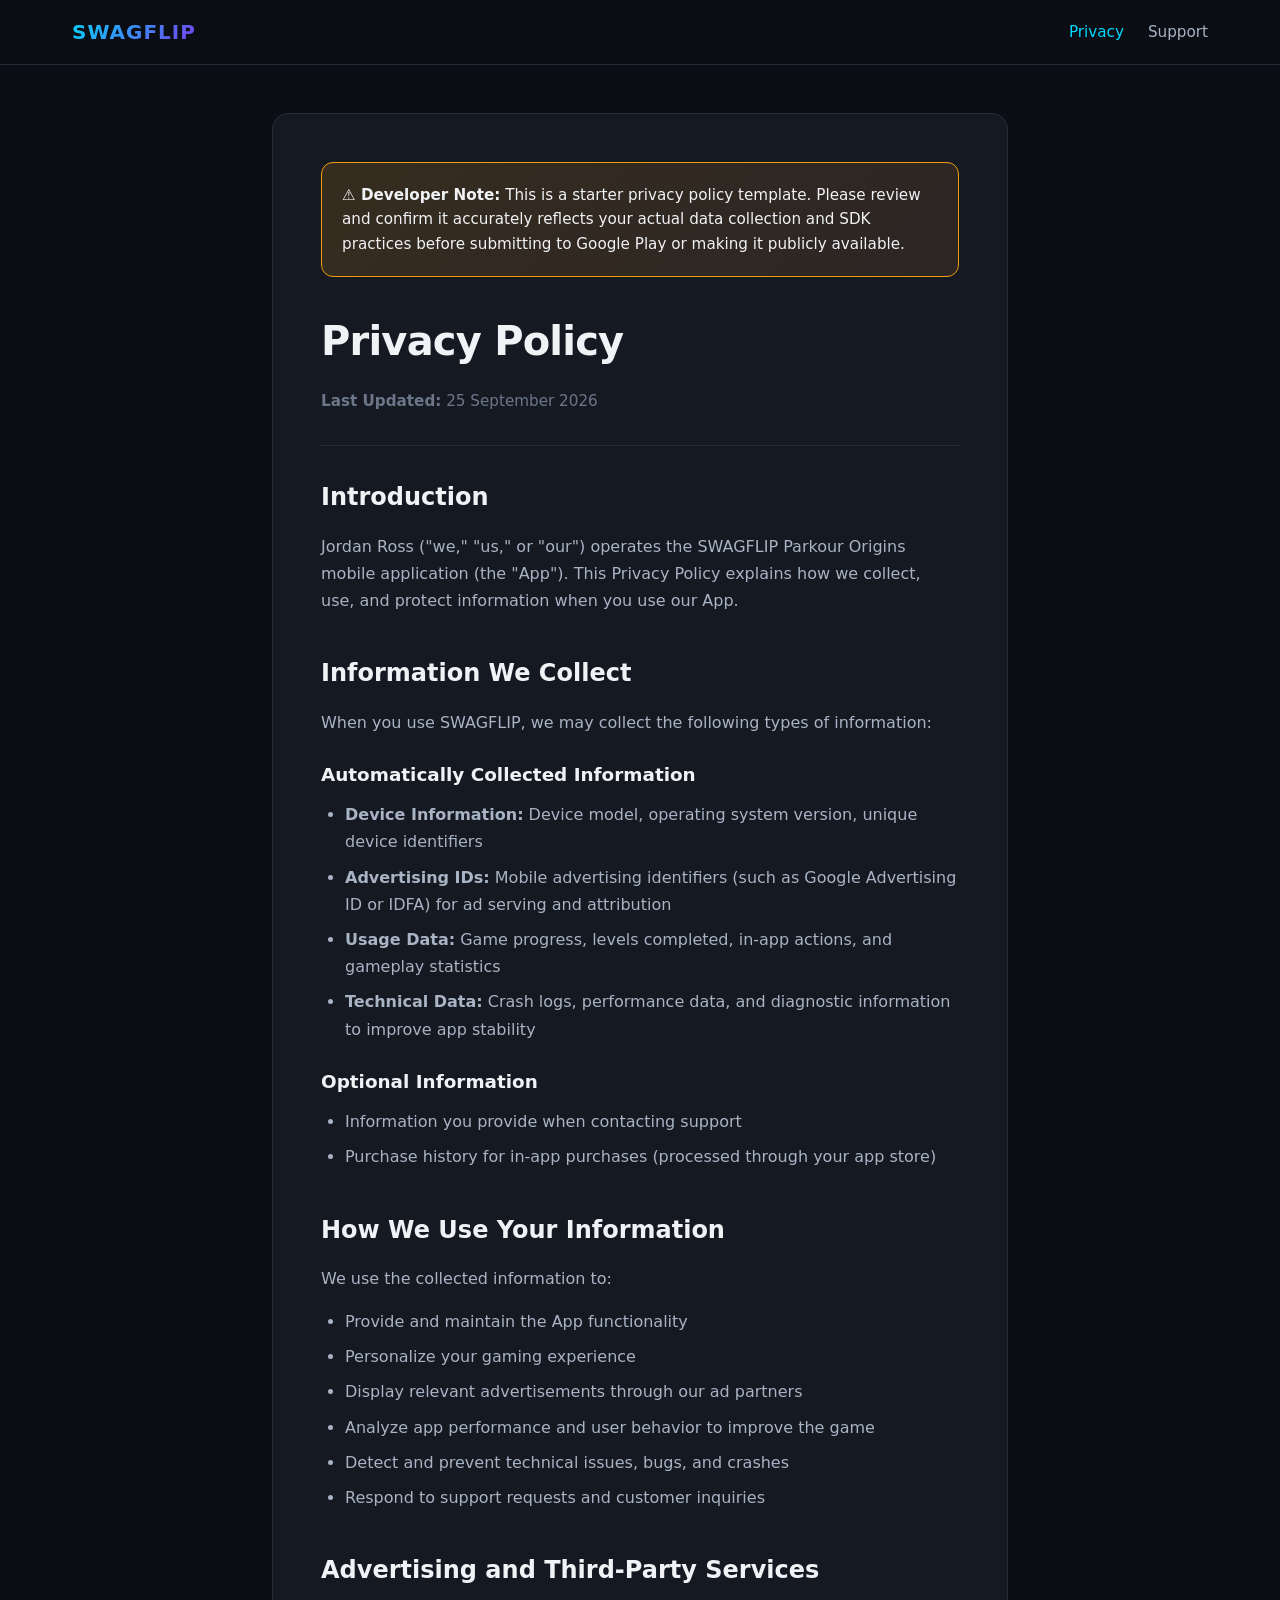
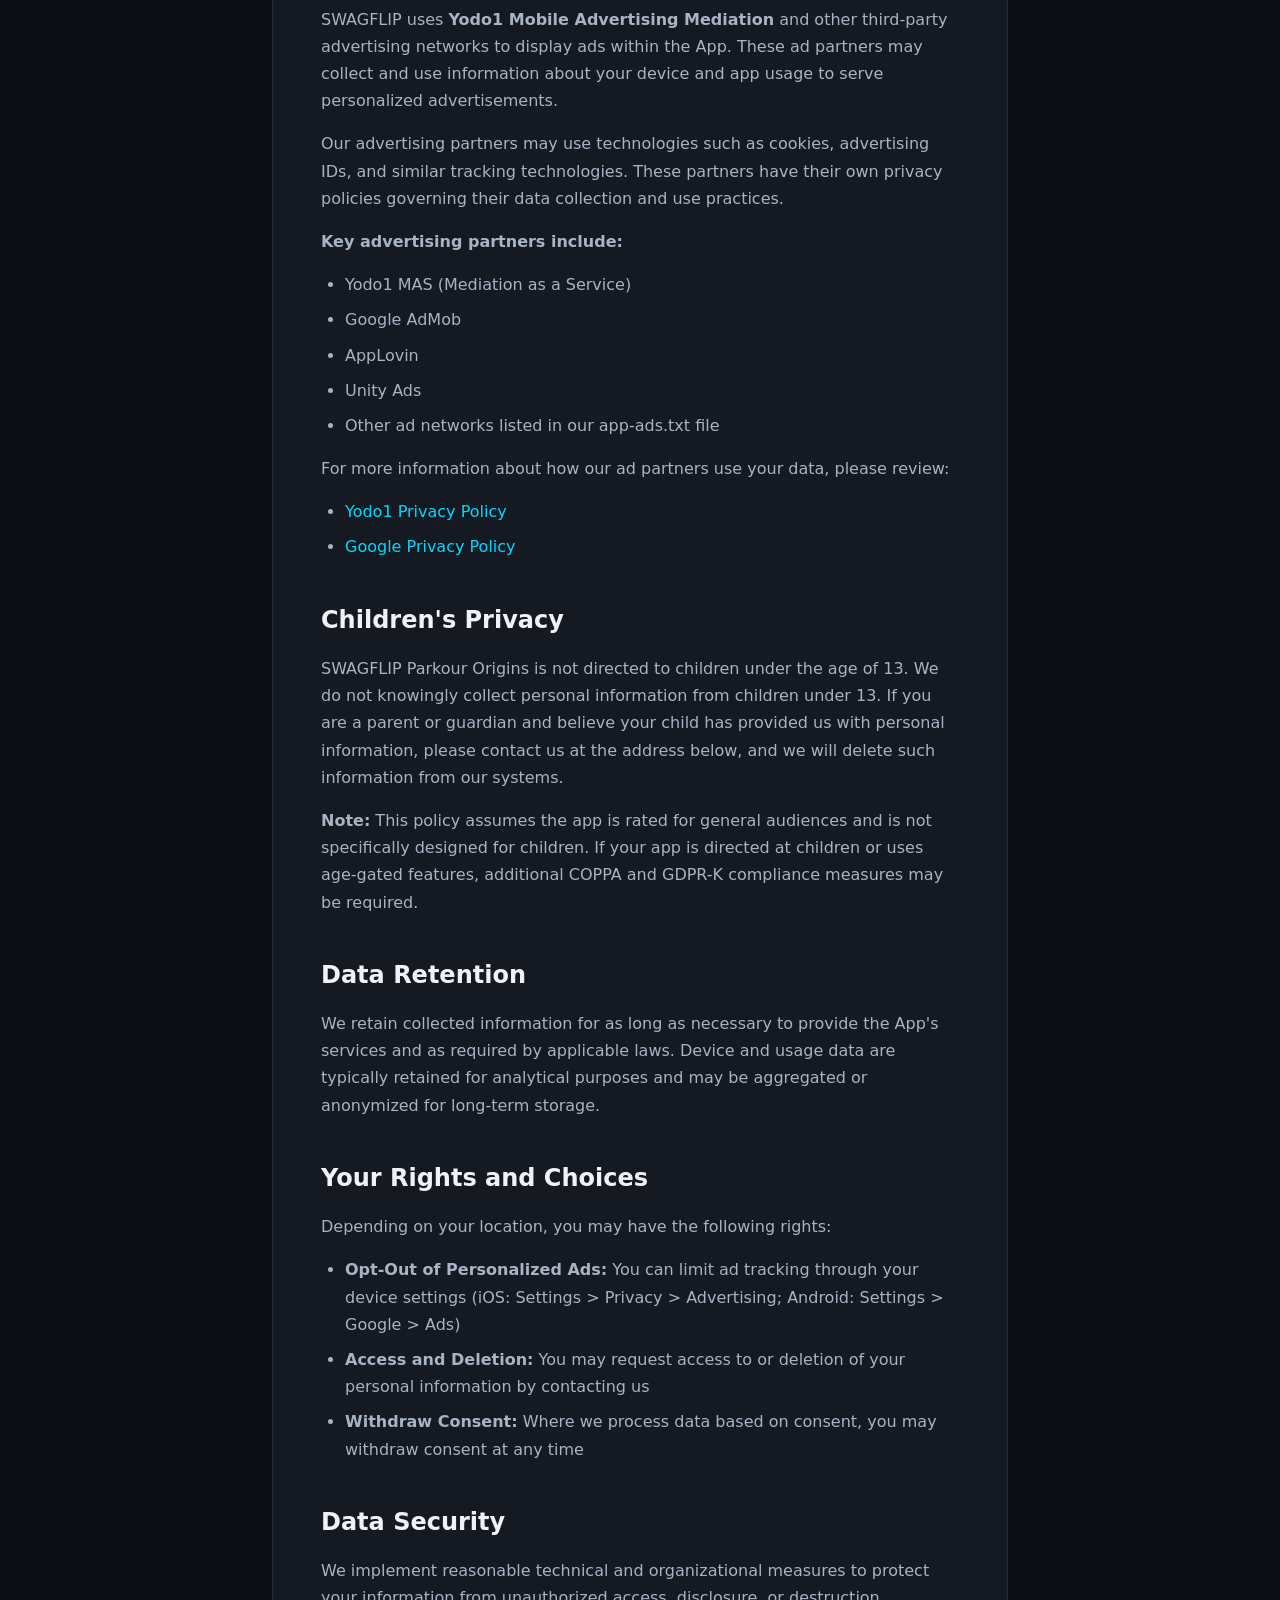
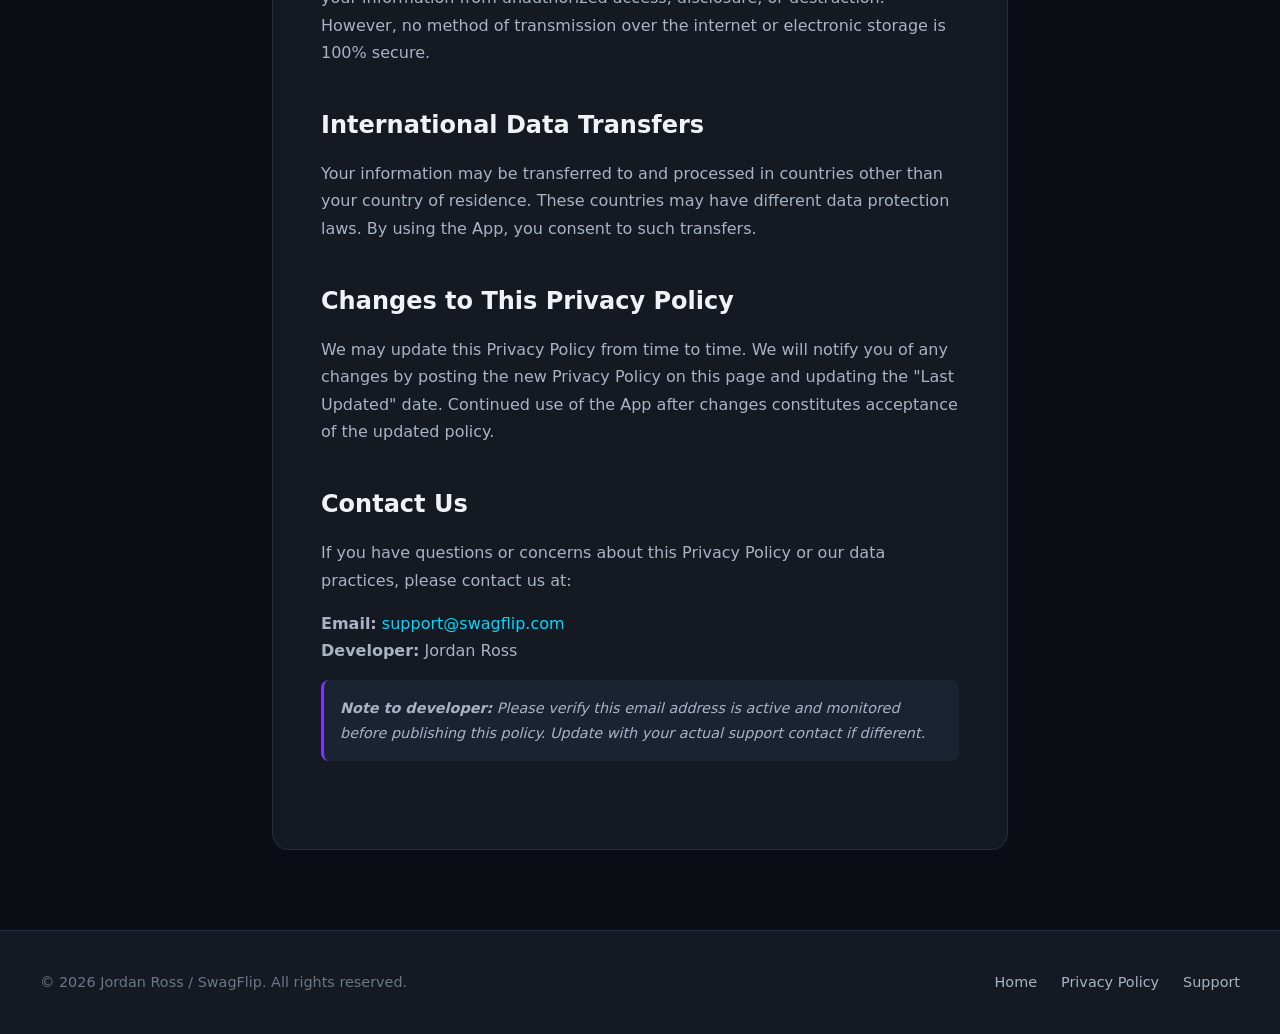
==== privacy.html @ cc237cd6 "Build Google Play developer website pages - Update index.html with modern landing page for SWAGFLIP " ====
<!DOCTYPE html>
<html lang="en-CA">
<head>
  <meta charset="utf-8" />
  <meta name="viewport" content="width=device-width, initial-scale=1" />
  <title>Privacy Policy — SWAGFLIP Parkour Origins</title>
  <meta name="description" content="Privacy policy for SWAGFLIP Parkour Origins mobile game." />
  <link rel="stylesheet" href="/styles.css" />
</head>
<body>
  <nav class="nav">
    <div class="nav-content">
      <a href="/" class="nav-logo">SWAGFLIP</a>
      <div class="nav-links">
        <a href="/privacy" aria-current="page">Privacy</a>
        <a href="/support">Support</a>
      </div>
    </div>
  </nav>

  <main class="policy-page">
    <div class="policy-content">
      <div class="policy-notice">
        <strong>⚠️ Developer Note:</strong> This is a starter privacy policy template. Please review and confirm it accurately reflects your actual data collection and SDK practices before submitting to Google Play or making it publicly available.
      </div>

      <h1>Privacy Policy</h1>
      <p class="policy-meta"><strong>Last Updated:</strong> 25 September 2026</p>

      <section class="policy-section">
        <h2>Introduction</h2>
        <p>
          Jordan Ross ("we," "us," or "our") operates the SWAGFLIP Parkour Origins mobile application (the "App"). This Privacy Policy explains how we collect, use, and protect information when you use our App.
        </p>
      </section>

      <section class="policy-section">
        <h2>Information We Collect</h2>
        <p>When you use SWAGFLIP, we may collect the following types of information:</p>
        
        <h3>Automatically Collected Information</h3>
        <ul>
          <li><strong>Device Information:</strong> Device model, operating system version, unique device identifiers</li>
          <li><strong>Advertising IDs:</strong> Mobile advertising identifiers (such as Google Advertising ID or IDFA) for ad serving and attribution</li>
          <li><strong>Usage Data:</strong> Game progress, levels completed, in-app actions, and gameplay statistics</li>
          <li><strong>Technical Data:</strong> Crash logs, performance data, and diagnostic information to improve app stability</li>
        </ul>

        <h3>Optional Information</h3>
        <ul>
          <li>Information you provide when contacting support</li>
          <li>Purchase history for in-app purchases (processed through your app store)</li>
        </ul>
      </section>

      <section class="policy-section">
        <h2>How We Use Your Information</h2>
        <p>We use the collected information to:</p>
        <ul>
          <li>Provide and maintain the App functionality</li>
          <li>Personalize your gaming experience</li>
          <li>Display relevant advertisements through our ad partners</li>
          <li>Analyze app performance and user behavior to improve the game</li>
          <li>Detect and prevent technical issues, bugs, and crashes</li>
          <li>Respond to support requests and customer inquiries</li>
        </ul>
      </section>

      <section class="policy-section">
        <h2>Advertising and Third-Party Services</h2>
        <p>
          SWAGFLIP uses <strong>Yodo1 Mobile Advertising Mediation</strong> and other third-party advertising networks to display ads within the App. These ad partners may collect and use information about your device and app usage to serve personalized advertisements.
        </p>
        <p>
          Our advertising partners may use technologies such as cookies, advertising IDs, and similar tracking technologies. These partners have their own privacy policies governing their data collection and use practices.
        </p>
        <p><strong>Key advertising partners include:</strong></p>
        <ul>
          <li>Yodo1 MAS (Mediation as a Service)</li>
          <li>Google AdMob</li>
          <li>AppLovin</li>
          <li>Unity Ads</li>
          <li>Other ad networks listed in our app-ads.txt file</li>
        </ul>
        <p>
          For more information about how our ad partners use your data, please review:
        </p>
        <ul>
          <li><a href="https://www.yodo1.com/privacy/" target="_blank" rel="noopener">Yodo1 Privacy Policy</a></li>
          <li><a href="https://policies.google.com/privacy" target="_blank" rel="noopener">Google Privacy Policy</a></li>
        </ul>
      </section>

      <section class="policy-section">
        <h2>Children's Privacy</h2>
        <p>
          SWAGFLIP Parkour Origins is not directed to children under the age of 13. We do not knowingly collect personal information from children under 13. If you are a parent or guardian and believe your child has provided us with personal information, please contact us at the address below, and we will delete such information from our systems.
        </p>
        <p>
          <strong>Note:</strong> This policy assumes the app is rated for general audiences and is not specifically designed for children. If your app is directed at children or uses age-gated features, additional COPPA and GDPR-K compliance measures may be required.
        </p>
      </section>

      <section class="policy-section">
        <h2>Data Retention</h2>
        <p>
          We retain collected information for as long as necessary to provide the App's services and as required by applicable laws. Device and usage data are typically retained for analytical purposes and may be aggregated or anonymized for long-term storage.
        </p>
      </section>

      <section class="policy-section">
        <h2>Your Rights and Choices</h2>
        <p>Depending on your location, you may have the following rights:</p>
        <ul>
          <li><strong>Opt-Out of Personalized Ads:</strong> You can limit ad tracking through your device settings (iOS: Settings > Privacy > Advertising; Android: Settings > Google > Ads)</li>
          <li><strong>Access and Deletion:</strong> You may request access to or deletion of your personal information by contacting us</li>
          <li><strong>Withdraw Consent:</strong> Where we process data based on consent, you may withdraw consent at any time</li>
        </ul>
      </section>

      <section class="policy-section">
        <h2>Data Security</h2>
        <p>
          We implement reasonable technical and organizational measures to protect your information from unauthorized access, disclosure, or destruction. However, no method of transmission over the internet or electronic storage is 100% secure.
        </p>
      </section>

      <section class="policy-section">
        <h2>International Data Transfers</h2>
        <p>
          Your information may be transferred to and processed in countries other than your country of residence. These countries may have different data protection laws. By using the App, you consent to such transfers.
        </p>
      </section>

      <section class="policy-section">
        <h2>Changes to This Privacy Policy</h2>
        <p>
          We may update this Privacy Policy from time to time. We will notify you of any changes by posting the new Privacy Policy on this page and updating the "Last Updated" date. Continued use of the App after changes constitutes acceptance of the updated policy.
        </p>
      </section>

      <section class="policy-section">
        <h2>Contact Us</h2>
        <p>
          If you have questions or concerns about this Privacy Policy or our data practices, please contact us at:
        </p>
        <p>
          <strong>Email:</strong> <a href="mailto:support@swagflip.com">support@swagflip.com</a><br>
          <strong>Developer:</strong> Jordan Ross
        </p>
        <p class="contact-note">
          <em><strong>Note to developer:</strong> Please verify this email address is active and monitored before publishing this policy. Update with your actual support contact if different.</em>
        </p>
      </section>
    </div>
  </main>

  <footer class="footer">
    <div class="footer-content">
      <p>&copy; 2026 Jordan Ross / SwagFlip. All rights reserved.</p>
      <div class="footer-links">
        <a href="/">Home</a>
        <a href="/privacy">Privacy Policy</a>
        <a href="/support">Support</a>
      </div>
    </div>
  </footer>
</body>
</html>
---- styles.css ----
:root {
  color-scheme: dark;
  font-family: Inter, ui-sans-serif, system-ui, -apple-system, BlinkMacSystemFont, "Segoe UI", sans-serif;
  --bg-primary: #0a0e14;
  --bg-secondary: #141922;
  --bg-accent: #1a2332;
  --text-primary: #f0f2f5;
  --text-secondary: #a8b3c4;
  --text-muted: #6b7789;
  --accent-primary: #00d9ff;
  --accent-secondary: #7c3aed;
  --accent-hot: #ff3366;
  --border-color: #252d3d;
  --success: #10b981;
  --warning: #f59e0b;
}

* {
  box-sizing: border-box;
  margin: 0;
  padding: 0;
}

html {
  scroll-behavior: smooth;
}

body {
  min-height: 100vh;
  margin: 0;
  color: var(--text-primary);
  background: var(--bg-primary);
  line-height: 1.6;
  -webkit-font-smoothing: antialiased;
  -moz-osx-font-smoothing: grayscale;
}

/* Navigation */
.nav {
  position: sticky;
  top: 0;
  z-index: 100;
  background: rgba(10, 14, 20, 0.9);
  backdrop-filter: blur(12px);
  border-bottom: 1px solid var(--border-color);
}

.nav-content {
  max-width: 1200px;
  margin: 0 auto;
  padding: 1rem 2rem;
  display: flex;
  justify-content: space-between;
  align-items: center;
}

.nav-logo {
  font-size: 1.25rem;
  font-weight: 900;
  letter-spacing: 0.05em;
  text-decoration: none;
  color: var(--accent-primary);
  text-transform: uppercase;
  background: linear-gradient(135deg, var(--accent-primary), var(--accent-secondary));
  -webkit-background-clip: text;
  -webkit-text-fill-color: transparent;
  background-clip: text;
}

.nav-links {
  display: flex;
  gap: 1.5rem;
}

.nav-links a {
  color: var(--text-secondary);
  text-decoration: none;
  font-weight: 500;
  transition: color 0.2s ease;
  font-size: 0.95rem;
}

.nav-links a:hover {
  color: var(--accent-primary);
}

.nav-links a[aria-current="page"] {
  color: var(--accent-primary);
}

/* Hero Section */
.hero {
  min-height: calc(100vh - 72px);
  display: flex;
  align-items: center;
  justify-content: center;
  padding: 3rem 2rem;
  background: linear-gradient(135deg, #0a0e14 0%, #1a1433 100%);
  position: relative;
  overflow: hidden;
}

.hero::before {
  content: '';
  position: absolute;
  top: -50%;
  right: -20%;
  width: 600px;
  height: 600px;
  background: radial-gradient(circle, rgba(0, 217, 255, 0.15) 0%, transparent 70%);
  pointer-events: none;
}

.hero-content {
  max-width: 700px;
  text-align: center;
  position: relative;
  z-index: 1;
}

.hero-title {
  font-size: clamp(2.5rem, 8vw, 5rem);
  font-weight: 900;
  line-height: 1;
  letter-spacing: -0.02em;
  margin-bottom: 0.5rem;
  background: linear-gradient(135deg, var(--accent-primary), #fff);
  -webkit-background-clip: text;
  -webkit-text-fill-color: transparent;
  background-clip: text;
}

.hero-subtitle {
  display: block;
  font-size: clamp(1.5rem, 4vw, 2.5rem);
  font-weight: 700;
  background: linear-gradient(135deg, var(--accent-hot), var(--accent-secondary));
  -webkit-background-clip: text;
  -webkit-text-fill-color: transparent;
  background-clip: text;
  margin-top: 0.25rem;
}

.hero-tagline {
  font-size: clamp(1.25rem, 3vw, 1.75rem);
  font-weight: 700;
  color: var(--text-primary);
  margin: 1.5rem 0;
  text-transform: uppercase;
  letter-spacing: 0.05em;
}

.hero-description {
  font-size: clamp(1rem, 2vw, 1.15rem);
  color: var(--text-secondary);
  line-height: 1.7;
  margin: 1.5rem auto 2.5rem;
  max-width: 600px;
}

.hero-description strong {
  color: var(--accent-primary);
  font-weight: 700;
}

/* Buttons */
.cta-buttons {
  display: flex;
  flex-wrap: wrap;
  gap: 1rem;
  justify-content: center;
  margin-top: 2rem;
}

.btn {
  display: inline-flex;
  align-items: center;
  gap: 0.5rem;
  padding: 1rem 2rem;
  font-size: 1rem;
  font-weight: 600;
  text-decoration: none;
  border-radius: 0.75rem;
  transition: all 0.2s ease;
  cursor: pointer;
  border: none;
}

.btn-primary {
  background: linear-gradient(135deg, var(--accent-primary), var(--accent-secondary));
  color: #fff;
  box-shadow: 0 4px 16px rgba(0, 217, 255, 0.3);
}

.btn-primary:hover {
  transform: translateY(-2px);
  box-shadow: 0 8px 24px rgba(0, 217, 255, 0.4);
}

.btn-secondary {
  background: var(--bg-accent);
  color: var(--text-primary);
  border: 1px solid var(--border-color);
}

.btn-secondary:hover {
  background: var(--bg-secondary);
  border-color: var(--accent-primary);
  transform: translateY(-2px);
}

.download-note {
  margin-top: 1.5rem;
  color: var(--text-muted);
  font-size: 0.875rem;
}

/* Features Section */
.features {
  padding: 5rem 2rem;
  background: var(--bg-primary);
}

.features-content {
  max-width: 1200px;
  margin: 0 auto;
}

.section-title {
  font-size: clamp(2rem, 5vw, 3rem);
  font-weight: 900;
  text-align: center;
  margin-bottom: 3rem;
  letter-spacing: -0.02em;
}

.features-grid {
  display: grid;
  grid-template-columns: repeat(auto-fit, minmax(250px, 1fr));
  gap: 2rem;
}

.feature {
  background: var(--bg-secondary);
  padding: 2rem;
  border-radius: 1rem;
  border: 1px solid var(--border-color);
  text-align: center;
  transition: all 0.3s ease;
}

.feature:hover {
  transform: translateY(-4px);
  border-color: var(--accent-primary);
  box-shadow: 0 8px 24px rgba(0, 217, 255, 0.15);
}

.feature-icon {
  font-size: 3rem;
  margin-bottom: 1rem;
}

.feature h3 {
  font-size: 1.25rem;
  font-weight: 700;
  margin-bottom: 0.75rem;
  color: var(--text-primary);
}

.feature p {
  color: var(--text-secondary);
  font-size: 0.95rem;
  line-height: 1.6;
}

/* Policy/Support Pages */
.policy-page {
  max-width: 800px;
  margin: 0 auto;
  padding: 3rem 2rem 5rem;
}

.policy-content {
  background: var(--bg-secondary);
  padding: 3rem;
  border-radius: 1rem;
  border: 1px solid var(--border-color);
}

.policy-content h1 {
  font-size: clamp(2rem, 5vw, 2.5rem);
  font-weight: 900;
  margin-bottom: 1rem;
  letter-spacing: -0.02em;
}

.policy-meta {
  color: var(--text-muted);
  font-size: 0.95rem;
  margin-bottom: 2rem;
  padding-bottom: 2rem;
  border-bottom: 1px solid var(--border-color);
}

.policy-notice {
  background: linear-gradient(135deg, rgba(245, 158, 11, 0.15), rgba(251, 146, 60, 0.1));
  border: 1px solid var(--warning);
  border-radius: 0.75rem;
  padding: 1.25rem;
  margin-bottom: 2rem;
  color: var(--text-primary);
  font-size: 0.95rem;
  line-height: 1.6;
}

.policy-section {
  margin-bottom: 2.5rem;
}

.policy-section h2 {
  font-size: 1.5rem;
  font-weight: 700;
  margin-bottom: 1rem;
  color: var(--text-primary);
}

.policy-section h3 {
  font-size: 1.15rem;
  font-weight: 600;
  margin: 1.5rem 0 0.75rem;
  color: var(--text-primary);
}

.policy-section p {
  color: var(--text-secondary);
  line-height: 1.7;
  margin-bottom: 1rem;
}

.policy-section ul {
  margin-left: 1.5rem;
  margin-bottom: 1rem;
}

.policy-section li {
  color: var(--text-secondary);
  line-height: 1.7;
  margin-bottom: 0.5rem;
}

.policy-section a {
  color: var(--accent-primary);
  text-decoration: none;
  border-bottom: 1px solid transparent;
  transition: border-color 0.2s ease;
}

.policy-section a:hover {
  border-bottom-color: var(--accent-primary);
}

.contact-info {
  background: var(--bg-accent);
  padding: 1.25rem;
  border-radius: 0.5rem;
  border-left: 3px solid var(--accent-primary);
  margin: 1rem 0;
}

.contact-note {
  background: var(--bg-accent);
  padding: 1rem;
  border-radius: 0.5rem;
  border-left: 3px solid var(--accent-secondary);
  margin-top: 1rem;
  font-size: 0.9rem;
}

.faq-item {
  margin-bottom: 2rem;
  padding-bottom: 2rem;
  border-bottom: 1px solid var(--border-color);
}

.faq-item:last-child {
  border-bottom: none;
  padding-bottom: 0;
}

.faq-item h3 {
  color: var(--accent-primary);
}

/* Footer */
.footer {
  background: var(--bg-secondary);
  border-top: 1px solid var(--border-color);
  padding: 2.5rem 2rem;
}

.footer-content {
  max-width: 1200px;
  margin: 0 auto;
  display: flex;
  justify-content: space-between;
  align-items: center;
  gap: 2rem;
  flex-wrap: wrap;
}

.footer p {
  color: var(--text-muted);
  font-size: 0.9rem;
}

.footer-links {
  display: flex;
  gap: 1.5rem;
}

.footer-links a {
  color: var(--text-secondary);
  text-decoration: none;
  font-size: 0.9rem;
  transition: color 0.2s ease;
}

.footer-links a:hover {
  color: var(--accent-primary);
}

/* Responsive Design */
@media (max-width: 768px) {
  .nav-content {
    padding: 1rem 1.5rem;
  }

  .nav-links {
    gap: 1rem;
  }

  .hero {
    min-height: auto;
    padding: 4rem 1.5rem;
  }

  .cta-buttons {
    flex-direction: column;
  }

  .btn {
    width: 100%;
    justify-content: center;
  }

  .features {
    padding: 3rem 1.5rem;
  }

  .features-grid {
    grid-template-columns: 1fr;
    gap: 1.5rem;
  }

  .policy-content {
    padding: 2rem 1.5rem;
  }

  .footer-content {
    flex-direction: column;
    text-align: center;
  }

  .footer-links {
    width: 100%;
    justify-content: center;
  }
}

@media (max-width: 480px) {
  .policy-content {
    padding: 1.5rem 1rem;
  }

  .policy-section ul {
    margin-left: 1rem;
  }
}
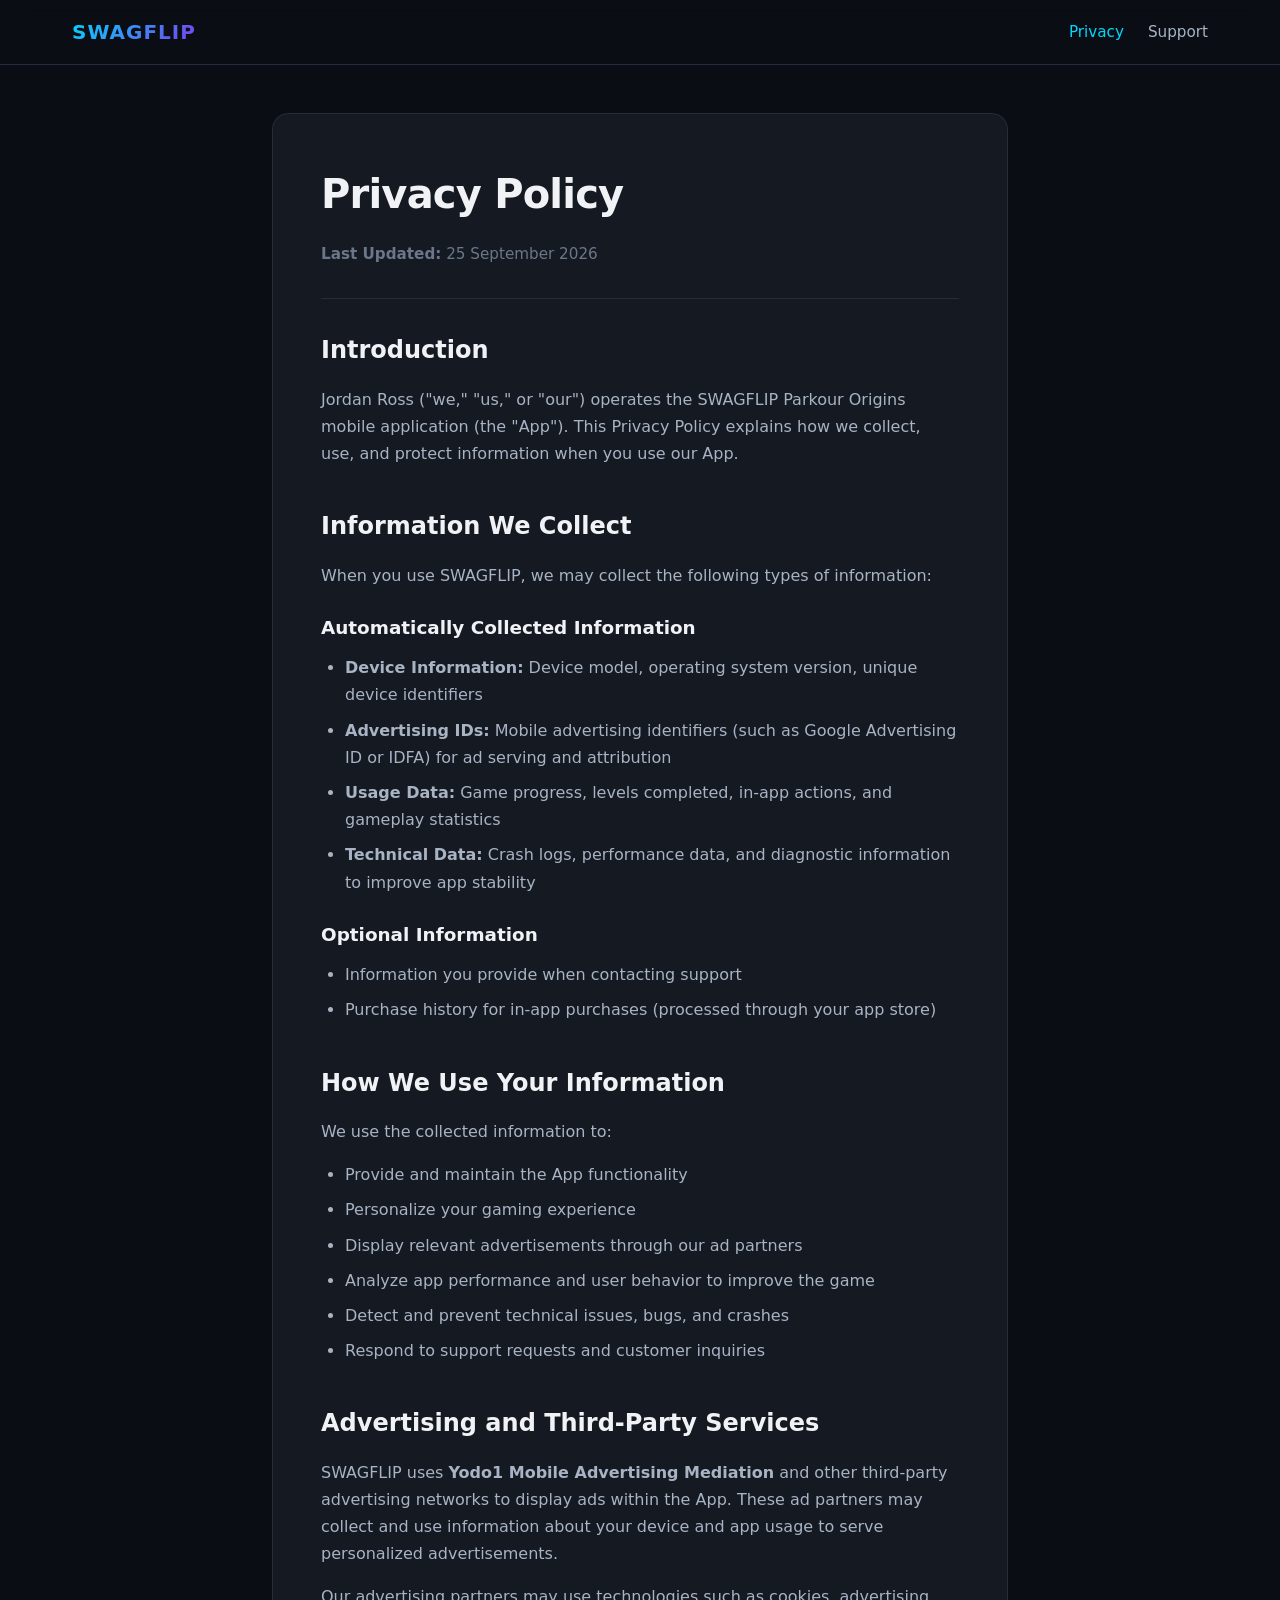
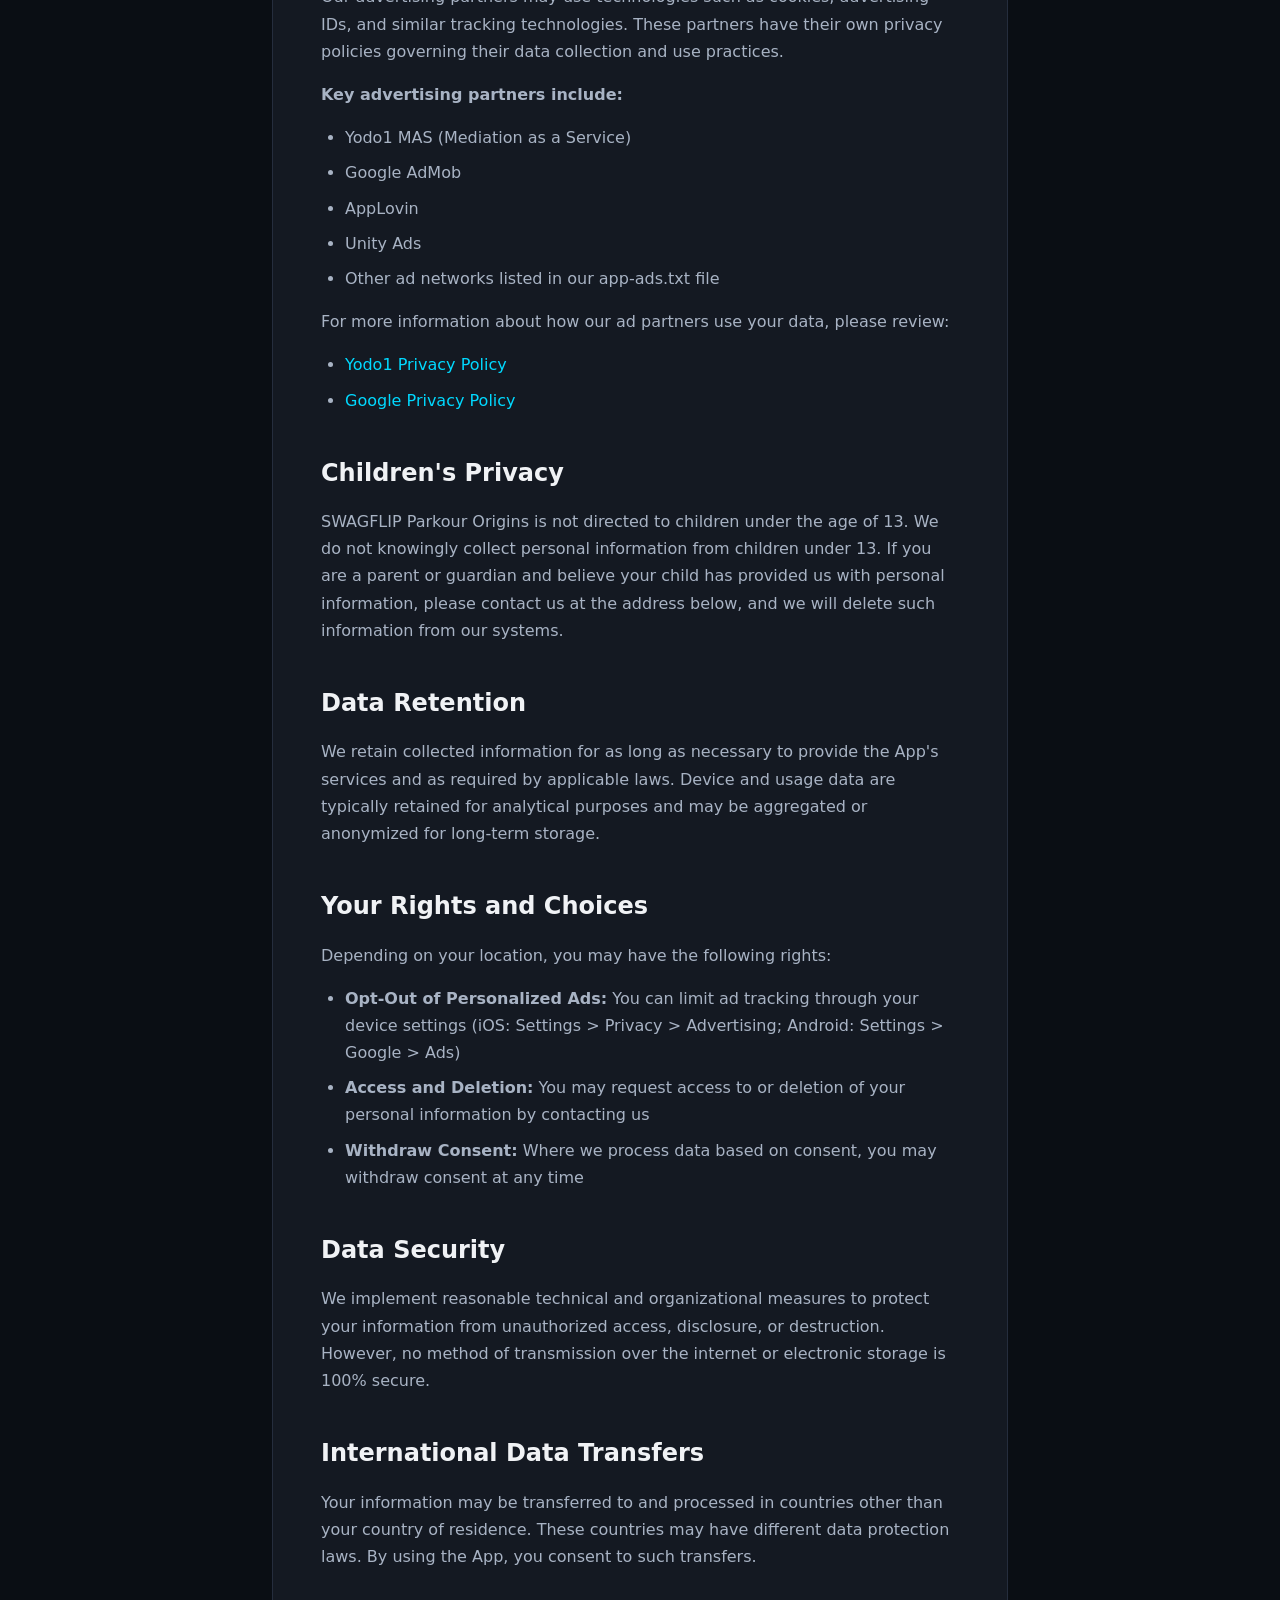
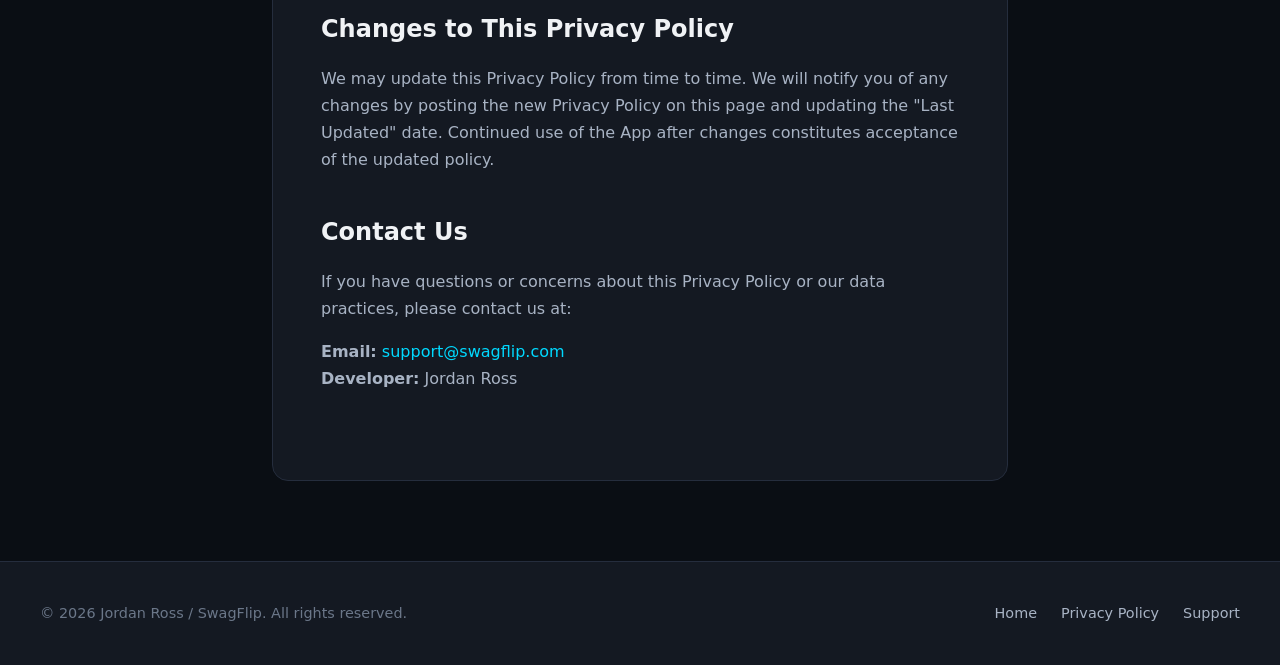
==== commit 73e7e3ad: "Remove developer notes from privacy policy Make privacy policy production-ready for Google Play and " ====
--- a/privacy.html
+++ b/privacy.html
@@ -20,10 +20,6 @@
 
   <main class="policy-page">
     <div class="policy-content">
-      <div class="policy-notice">
-        <strong>⚠️ Developer Note:</strong> This is a starter privacy policy template. Please review and confirm it accurately reflects your actual data collection and SDK practices before submitting to Google Play or making it publicly available.
-      </div>
-
       <h1>Privacy Policy</h1>
       <p class="policy-meta"><strong>Last Updated:</strong> 25 September 2026</p>
 
@@ -96,9 +92,6 @@
         <p>
           SWAGFLIP Parkour Origins is not directed to children under the age of 13. We do not knowingly collect personal information from children under 13. If you are a parent or guardian and believe your child has provided us with personal information, please contact us at the address below, and we will delete such information from our systems.
         </p>
-        <p>
-          <strong>Note:</strong> This policy assumes the app is rated for general audiences and is not specifically designed for children. If your app is directed at children or uses age-gated features, additional COPPA and GDPR-K compliance measures may be required.
-        </p>
       </section>
 
       <section class="policy-section">
@@ -148,9 +141,6 @@
           <strong>Email:</strong> <a href="mailto:support@swagflip.com">support@swagflip.com</a><br>
           <strong>Developer:</strong> Jordan Ross
         </p>
-        <p class="contact-note">
-          <em><strong>Note to developer:</strong> Please verify this email address is active and monitored before publishing this policy. Update with your actual support contact if different.</em>
-        </p>
       </section>
     </div>
   </main>
--- a/styles.css
+++ b/styles.css
@@ -215,6 +215,80 @@
   font-size: 0.875rem;
 }
 
+/* Video Section */
+.video-section {
+  padding: 5rem 2rem;
+  background: var(--bg-primary);
+  border-top: 1px solid var(--border-color);
+}
+
+.video-content {
+  max-width: 1000px;
+  margin: 0 auto;
+}
+
+.video-container {
+  position: relative;
+  margin-top: 3rem;
+  border-radius: 1rem;
+  overflow: hidden;
+  border: 1px solid var(--border-color);
+  background: var(--bg-accent);
+  box-shadow: 0 8px 32px rgba(0, 217, 255, 0.15);
+}
+
+.promo-video {
+  width: 100%;
+  height: auto;
+  display: block;
+  background: #000;
+}
+
+/* Features Section */
+.screenshots {
+  padding: 5rem 2rem;
+  background: var(--bg-secondary);
+  border-top: 1px solid var(--border-color);
+}
+
+.screenshots-content {
+  max-width: 1200px;
+  margin: 0 auto;
+}
+
+.screenshots-grid {
+  display: grid;
+  grid-template-columns: repeat(auto-fit, minmax(280px, 1fr));
+  gap: 2rem;
+  margin-top: 3rem;
+}
+
+.screenshot {
+  position: relative;
+  border-radius: 1rem;
+  overflow: hidden;
+  border: 1px solid var(--border-color);
+  transition: all 0.3s ease;
+  background: var(--bg-accent);
+}
+
+.screenshot:hover {
+  transform: translateY(-8px);
+  border-color: var(--accent-primary);
+  box-shadow: 0 12px 32px rgba(0, 217, 255, 0.2);
+}
+
+.screenshot img {
+  width: 100%;
+  height: auto;
+  display: block;
+  transition: transform 0.3s ease;
+}
+
+.screenshot:hover img {
+  transform: scale(1.05);
+}
+
 /* Features Section */
 .features {
   padding: 5rem 2rem;
@@ -302,17 +376,6 @@
   border-bottom: 1px solid var(--border-color);
 }
 
-.policy-notice {
-  background: linear-gradient(135deg, rgba(245, 158, 11, 0.15), rgba(251, 146, 60, 0.1));
-  border: 1px solid var(--warning);
-  border-radius: 0.75rem;
-  padding: 1.25rem;
-  margin-bottom: 2rem;
-  color: var(--text-primary);
-  font-size: 0.95rem;
-  line-height: 1.6;
-}
-
 .policy-section {
   margin-bottom: 2.5rem;
 }
@@ -365,15 +428,6 @@
   border-radius: 0.5rem;
   border-left: 3px solid var(--accent-primary);
   margin: 1rem 0;
-}
-
-.contact-note {
-  background: var(--bg-accent);
-  padding: 1rem;
-  border-radius: 0.5rem;
-  border-left: 3px solid var(--accent-secondary);
-  margin-top: 1rem;
-  font-size: 0.9rem;
 }
 
 .faq-item {
@@ -457,6 +511,19 @@
     padding: 3rem 1.5rem;
   }
 
+  .video-section {
+    padding: 3rem 1.5rem;
+  }
+
+  .screenshots {
+    padding: 3rem 1.5rem;
+  }
+
+  .screenshots-grid {
+    grid-template-columns: 1fr;
+    gap: 1.5rem;
+  }
+
   .features-grid {
     grid-template-columns: 1fr;
     gap: 1.5rem;
